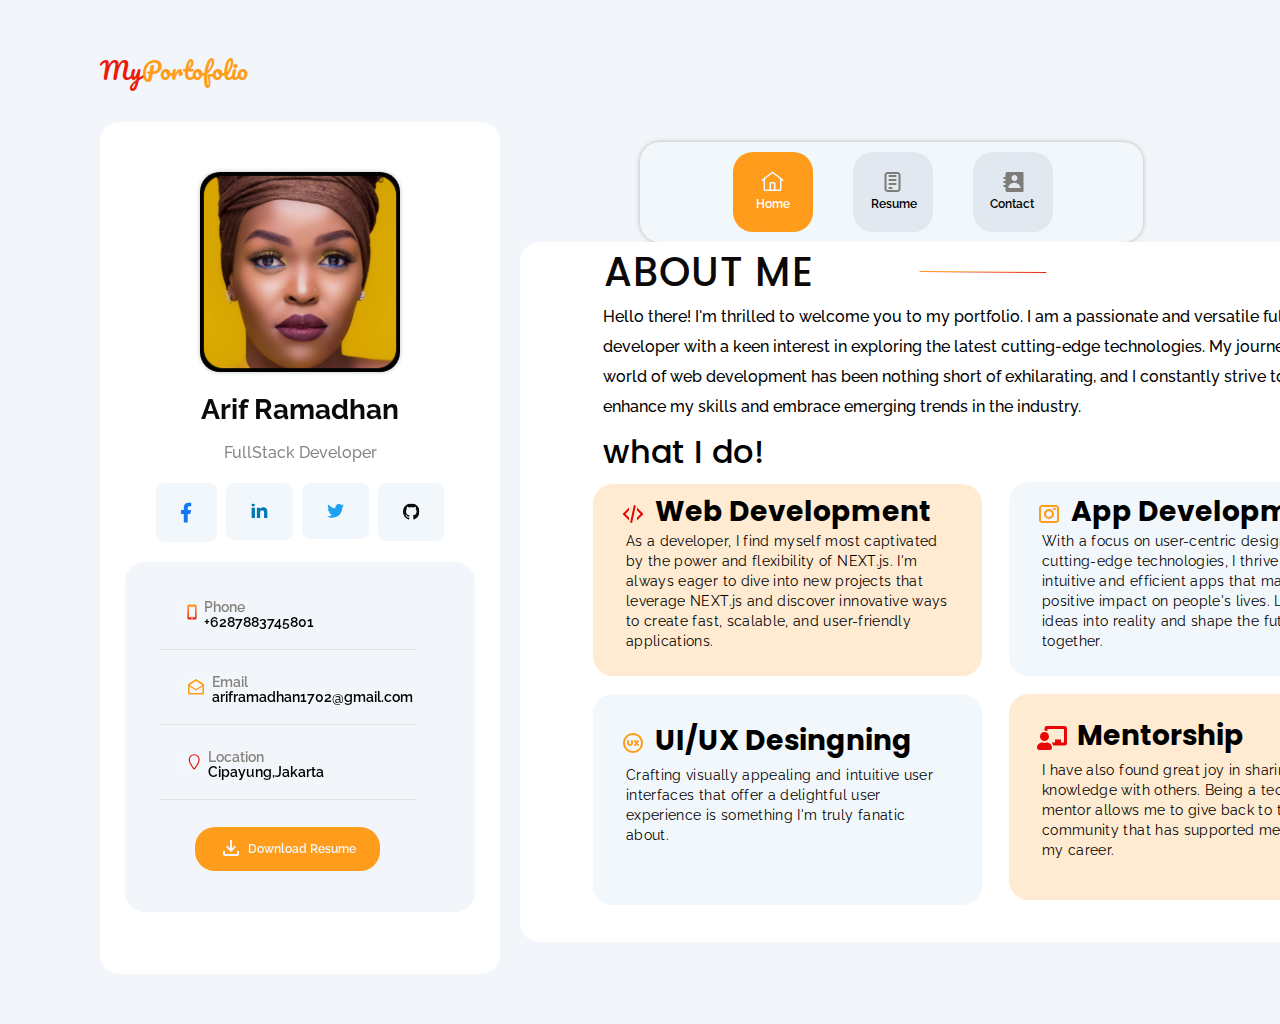
==== Tugas/HTML_CSS/index.html @ 49694f7f "nyimpen tugas css dan html" ====
<!DOCTYPE html>
<html lang="en">
<head>
    <meta charset="UTF-8">
    <meta name="viewport" content="width=device-width, initial-scale=1.0">
    <title>HTML</title>
</head>
<style>
    @import url('https://fonts.googleapis.com/css2?family=Pacifico&family=Roboto:wght@400;500;700;900&display=swap');
    @import url('https://fonts.googleapis.com/css2?family=Pacifico&family=Raleway:wght@100;200&family=Roboto:wght@400;500;700;900&display=swap'); 
    @import url('https://fonts.googleapis.com/css2?family=Pacifico&family=Poppins:wght@400;500&family=Raleway:ital,wght@0,100;0,200;0,300;0,500;0,600;0,700;0,800;0,900;1,200;1,600;1,700;1,800;1,900&family=Roboto:ital,wght@0,400;0,500;0,700;0,900;1,700;1,900&display=swap');
    @import url('https://fonts.googleapis.com/css2?family=Pacifico&family=Poppins:wght@400;500&family=Raleway:ital,wght@0,100;0,200;0,300;0,600;0,700;0,800;0,900;1,200;1,600;1,700;1,800;1,900&family=Roboto:ital,wght@0,400;0,500;0,700;0,900;1,700;1,900&display=swap');
    @import url('https://fonts.googleapis.com/css2?family=Pacifico&family=Poppins:wght@400;500&family=Raleway:ital,wght@0,100;0,200;0,300;0,400;0,500;0,600;0,700;0,800;0,900;1,200;1,600;1,700;1,800;1,900&family=Roboto:ital,wght@0,400;0,500;0,700;0,900;1,700;1,900&display=swap');
    

    * {
        margin: 0px;
        padding: 0px;
    }


    .layer {
        background-color: #FF9C1A;
    }

    .landing-page {
        width: 1440px;
        height: 1024px;
        background: #F2F5F9;
        box-shadow: 0px 4px 4px 0px rgba(0, 0, 0, 0.25);
        
    }

    .header {
        display: flex;
        width: 1240px;
        height: 104px;
        justify-content: space-between;
        align-items: center;
        flex-shrink: 0;
        position: relative;
        padding-top: 18px;

    }

    .container {
        display: flex;
        flex-direction: row;
        gap: 20px;
        
    }

    .my-style {
        color: #EC1B09;
        font-family: Pacifico;
        font-size: 24px;
        font-style: normal;
        font-weight: 400;
        line-height: normal;
        padding-left: 100px;
    }

    .portofolio-style {
        color: #FF9C1A;
        font-family: Pacifico;
        font-size: 24px;
        font-style: normal;
        font-weight: 400;
        line-height: normal;
    }

    .profile-detail {
        width: 400px;
        height: 852px;
        flex-shrink: 0;
        filter: drop-shadow(0px 0px 1px rgba(0, 0, 0, 0.00));
        margin-top: 0%;
        margin-left: 100px;
        margin-bottom: 50px;
    
    }

    .profile-card {
        display: flex;
        width: 400px;
        height: 852px;
        flex-direction: column;
        justify-content: start;
        align-items: center;
        flex-shrink: 0;
        background:#FFF ;
        border-radius: 20px;

    }

    .profile-picture {
        width: 200px;
        height: 200px;
        flex-shrink: 0;
        border-radius: 20px;
        background: url(./beatrice.jpg), lightgray 50% / cover no-repeat;
        box-shadow: 0px 0px 4px 0px rgba(0, 0, 0, 0.25);
        margin-top: 50px;
        margin-bottom: 5px;
    }

    .name {
        display: inline-flex;
        justify-content: center;
        align-items: center;
        margin-top: 15px;
        margin-bottom: 5px;
    }

    .name1 {
        color: #0B0909;
        font-family: Raleway;
        font-size: 28.42px;
        font-style:normal;
        font-weight: 700;
        line-height: 35.525px; /* 125% */
    }

    .social-media-icons {
        display: inline-flex;
        align-items: flex-start;
        gap: 9.095px;
        list-style: none;
    }

    .career-details {
        color: rgba(11, 9, 9, 0.50);
        font-family: Raleway;
        font-size: 16px;
        font-style: normal;
        font-weight: 500;
        line-height: 40px; /* 250% */ 
        margin-top: 0px;
        margin-bottom: 10px;
    }

    .facebook {
        display: flex;
        padding: 19.071px 24.806px;
        justify-content: center;
        align-items: center;
        gap: 8.269px;
        border-radius: 8.269px;
        background: #F2F7FC;
        margin-bottom: 20px;
        
    }

    .linkedin {
        display: flex;
        padding: 20.671px 24.806px;
        align-items: flex-start;
        gap: 8.269px;
        border-radius: 8.269px;
        background: #F2F7FC;
    }

    .twitter {
        display: flex;
        padding: 20.671px 24.806px;
        align-items: flex-start;
        gap: 8.269px;
        border-radius: 8.269px;
        background: #F2F7FC;
    }

    .github {
        display: flex;
        padding: 20.671px 24.806px;
        flex-direction: column;
        align-items: flex-start;
        gap: 8.269px;
        border-radius: 8.269px;
        background: #F2F7FC;
    }

    .contact-card {
        width: 350px;
        height: 350px;
        flex-shrink: 0;
        border-radius: 20px;
        background: #F2F5F9;
        display: flex ;
        flex-direction: column;
        justify-content: space-around;
        align-items: normal;
        
    }


    .mobile-icon {
        display: flex;
        padding: 2px 6px;
        align-items:flex-start;
        gap: 10px;
        background: #F2F7FC;
        justify-content: flex-start;
        margin-left: 55px;
    }

    .button { 
        display: inline-flex;
        padding: 10px 20px;
        justify-content: center;
        align-items: center;
        gap: 5px;
        border-radius: 20px;
        background: #FF9C1B;
        height: 44px;
        width: 185px;
        margin-left: 70px;
        flex-direction: row;
        border: 0cm;
    }


    .phone {
        width: 12px;
        height: 20px;
        display: flex;
        flex-direction: row;
        justify-content: flex-start;
        padding: auto;
    }
        
    .huruf-icon {
        color: rgba(26, 16, 3, 0.50);
        font-family: Raleway;
        font-size: 14px;
        font-style: normal;
        font-weight: 600;
        line-height: 0px; /* 0% */
        display: flex;
        padding: 5px 0px;
        flex-direction: column;
        align-items: flex-start;
    }

    .huruf-icon-bawah {
        color: #000;
        font-family: Raleway;
        font-size: 14px;
        font-style: normal;
        font-weight: 600;
        line-height: 20px; /* 142.857% */
    }

    .line {
        width: 256px;
        height: 1px;
        background: #E3E3E3;
        display: flex;
        justify-content: space-around;
        align-items: center;
        margin-left: 35px;
    }

    .download-resume {
        color: #F2F7FC;
        font-family: Raleway;
        font-size: 12px;
        font-style: normal;
        font-weight: 600;
        line-height: 20px; /* 166.667% */
    }

    .container {
        height: 852px;
        width: 820px;

    }
    .navbar { 
        width: 503px;
        height: 100px;
        border-radius: 20px;
        display: flex;
        background: #F2F7FC;
        box-shadow: 0px 0px 5px rgba(0, 0, 0, 0.25);
        margin-top: 20px;
        margin-left: 120px;
    }
    .nav-card {
        display: flex;
        justify-content: center;
        align-items: center;
    }

    .nav-card-2 { 
        display: flex;
        justify-content: center;
        align-items: center;
        gap: 40px;
        margin-left: 93px;
    }

    .home-card {
        width: 80px;
        height: 80px;
        border-radius: 20px;
        background: #FF9C1B;
    }

    .resume-card {
        width: 80px;
        height: 80px;
        border-radius: 20px;
        background: #E1E8EF;
    }

    
    .contact-card-2 {
        width: 80px;
        height: 80px;
        border-radius: 20px;
        background: #E1E8EF;
    }

    .home-img {
        display: flex;
        padding-top:  18px;
        padding-left: 27px;
        padding-right: 27px;
        justify-content: center;
        align-items: center;
    }
    .resume-img {
        display: flex;
        padding-top:  18px;
        padding-left: 27px;
        padding-right: 27px;
        justify-content: center;
        align-items: center;
    }

    .contact-img {
        display: flex;
        padding-top:  18px;
        padding-left: 28px;
        padding-right: 27px;
        justify-content: center;
        align-items: center;
    }

    .home-word {
        color: #FFF;
        font-family: Raleway;
        font-size: 12px;
        font-style: normal;
        font-weight: 600;
        line-height: 20px; /* 166.667% */
        justify-content: center;
        align-items: center;
        padding-left: 23px;
    }

    .resume-word {
        color: #000;
        font-family: Raleway;
        font-size: 12px;
        font-style: normal;
        font-weight: 600;
        line-height: 20px; /* 166.667% */
        padding-left: 18px;
    }

    .contact-word {
        color: #000;
        font-family: Raleway;
        font-size: 12px;
        font-style: normal;
        font-weight: 600;
        line-height: 20px; /* 166.667% */
        padding-left: 17px;
    }

    .about-me-card {
        width: 820px;
        height: 700px;
        flex-shrink: 0;
        border-radius: 20px;
        background: #FFF;
        box-shadow: 0px 0px 0px 0px rgba(0, 0, 0, 0.25);
        padding-left: 73px;
    }

    .about-me-heading {
        display: inline-flex;
        align-items: center;
        gap: 32px;
    }

    .frame-3 {
        display: flex;
        width: 212px;
        padding: 10px;
        justify-content: center;
        align-items: center;
        gap: 10px;
    }

    .about-me-heading-2 {
        color: #0B0909;
        font-family: Poppins;
        font-size: 40px;
        font-style: normal;
        font-weight: 500;
        line-height: 40px; /* 100% */
        letter-spacing: 1px;
    }
    
    .line-aboutme {
        width: 252px;
        height: 2px;
        stroke-width: 2px;
        stroke: #FE9119;
    }

    .about-me-details {
        display: inline-flex;
        padding: 0px 10px;
        justify-content: center;
        align-items: center;
    }

    .about-me-details-2 {
        color: #000;
        font-family: Raleway;
        font-size: 16px;
        font-style: normal;
        font-weight: 500;
        line-height: 30px; /* 187.5% */
        padding-right: 65px;
    }

    .about-subheading {
        display: inline-flex;
        padding: 10px;
        justify-content: center;
        align-items: center;
        gap: 10px;
    }
    .about-subheading-2 {
        color: #000;
        font-family: Poppins;
        font-size: 32px;
        font-style: normal;
        font-weight: 500;
        line-height: 40px; /* 125% */
        letter-spacing: 0.8px;
    }

    .flex-container {
        width: 666px;
        height: 367px;
        display: flex;
        flex-direction: row;
        align-items: flex-start;
        gap: 27px;  
    }
    .flex-container-1-1 {
        flex-direction:column 
    }

    .flex-row-1 {
        width: 666;
        height: 175;
        border: 1px;
        display: flex;
        flex-direction: column;
        border-radius: 20px;
        gap: 27px;
        list-style: none;
    }

    .flex-row-2 {
        width: 666;
        height: 175;
        border: 1px;
        display: flex;
        flex-direction: column;
        background-color: #F2F7FC;
        border-radius: 20px;
    }

    .flex-row-3 {
        width: 666;
        height: 175;
        border: 1px;
        display: flex;
        flex-direction: column;
        background-color: #F2F7FC;
        border-radius: 20px;
    }

    .flex-row-4 {
        width: 666;
        height: 175;
        border: 1px;
        display: flex;
        flex-direction: column;
        background: #FFEBD1;
        border-radius: 20px;
    }

    .webdev-detail {
        display: flex;
        flex-direction: column;
        border-radius: 20px;
        background: #FFEBD1;
        width: 333px;
        height: 169px;
        margin-top: 2px;
        padding-top: 18px;
        padding-right: 28px;
        padding-bottom: 5px;
        padding-left: 28px;
        
    }
    .webdev-detail-1 {
        display: flex;
        padding: 10px;
        flex-direction: column;
        align-items: flex-start;
        position: absolute;
        left: 15px;
        top: 2px;
    }
    .webdev-heading {
        height: auto;
        width: auto;
        display: flex;
        align-items: left;
        gap: 10px;
        /* margin-left: 13px; */
        color: #000;
        font-family: Poppins;
        font-size: 24px;
        font-style: normal;
        font-weight: 600;
        line-height: 20px; /* 83.333% */
    }
    

    .app-detail {
        display: flex;
        flex-direction: column;
        border-radius: 20px;
        background:#F2F7FC;
        width: 333px;
        height: 169px;
        margin-top: 2px;
        padding-top: 18px;
        padding-right: 28px;
        padding-bottom: 5px;
        padding-left: 28px;

    }

    .app-detail-1 {
        
    }
    .app-heading {
        height: auto;
        width: auto;
        display: flex;
        align-items: left;
        gap: 10px;
        /* margin-left: 13px; */
        color: #000;
        font-family: Poppins;
        font-size: 24px;
        font-style: normal;
        font-weight: 600;
        line-height: 20px; /* 83.333% */

    }
    .ui-ux-detail {
        display: flex;
        flex-direction: column;
        border-radius: 20px;
        background:#F2F7FC;
        width: 333px;
        height: 169px;
        margin-top: 2px;
        padding-top: 35px;
        padding-right: 28px;
        padding-bottom: 5px;
        padding-left: 28px;
    }

    .ui-ux-detail-1 {
        
    }
    .ui-ux-heading {
        height: auto;
        width: auto;
        display: flex;
        align-items: left;
        gap: 10px;
        /* margin-left: 13px; */
        color: #000;
        font-family: Poppins;
        font-size: 24px;
        font-style: normal;
        font-weight: 600;
        line-height: 20px; /* 83.333% */

    }

    .mentorship-detail {
        display: flex;
        flex-direction: column;
        border-radius: 20px;
        background: #FFEBD1;
        width: 333px;
        height: 169px;
        margin-top: 2px;
        padding-top: 30px;
        padding-right: 28px;
        padding-bottom: 5px;
        padding-left: 28px;

    }

    .mentorship-detail-2 {
        
    }
    
    .mentorship-heading {
        height: auto;
        width: auto;
        display: flex;
        align-items: left;
        gap: 10px;
        /* margin-left: 13px; */
        color: #000;
        font-family: Poppins;
        font-size: 24px;
        font-style: normal;
        font-weight: 600;
        line-height: 20px; /* 83.333% */
    }


    .webdev-paragraf {
        color: #000;
        font-family: Raleway;
        font-size: 14px;
        font-style: normal;
        font-weight: 400;
        line-height: 20px; /* 142.857% */
        letter-spacing: 0.35px;
        padding-top: 5px;
        padding-right: 5px;
        padding-bottom: 5px;
        padding-left: 5px;

    }
    .app-paragraf {
        color: #000;
        font-family: Raleway;
        font-size: 14px;
        font-style: normal;
        font-weight: 400;
        line-height: 20px; /* 142.857% */
        letter-spacing: 0.35px;
        padding-top: 5px;
        padding-right: 5px;
        padding-bottom: 5px;
        padding-left: 5px;

    }
    .ui-ux-paragraf {
        color: #000;
        font-family: Raleway;
        font-size: 14px;
        font-style: normal;
        font-weight: 400;
        line-height: 20px; /* 142.857% */
        letter-spacing: 0.35px;
        padding-top: 10px;
        padding-right: 5px;
        padding-bottom: 5px;
        padding-left: 5px;

    }
    .mentorship-paragraf {
        color: #000;
        font-family: Raleway;
        font-size: 14px;
        font-style: normal;
        font-weight: 400;
        line-height: 20px; /* 142.857% */
        letter-spacing: 0.35px;
        padding-top: 10px;
        padding-right: 5px;
        padding-bottom: 5px;
        padding-left: 5px;

    }

    
</style>
<body class="layer">
<div class="landing-page">    
<div class="header">
    <h1><span class="my-style">My</span><span class="portofolio-style">Portofolio</span></h1>
</div>
<div class="container">
    <div class="profile-detail"><div class="profile-card">
        <img src ="./beatrice.jpg" class="profile-picture"alt="not found" width="200px" height="200px" flex-shrink="0">
        <div class="name"><H1 class="name1">Arif Ramadhan</H1></div>
        <div class="career-details">FullStack Developer</div>
        <ul class="social-media-icons">
            <li><a href="www.facebook.com"><img class="facebook" src="fb_icon.svg" alt=""></a></li>
            <li><a href="www.linkedin.com"><img class="linkedin" src="linkedin_icon.svg" alt=""></a></li>
            <li><a href="twitter.com"><img class="twitter" src="twitter_icon.svg" alt=""></a></li>
            <li><a href="github.com"><img class="github" src="github_icon.svg" alt=""></a></li>
        </ul>
        <div class="contact-card">
            <div></div>
            <div class="phone"><img src="mobile_icon.svg" class="mobile-icon"><div><p class="huruf-icon">Phone</p><p class="huruf-icon-bawah">+6287883745801</p></div></div>
            <div class="line"></div>
            <div class="phone"><img src="email_icon.svg" class="mobile-icon"><div><p class="huruf-icon">Email</p><p class="huruf-icon-bawah">ariframadhan1702@gmail.com</p></div></div>
            <div class="line"></div>
            <div class="phone"><img src="location_icon.svg" class="mobile-icon"><div><p class="huruf-icon">Location</p><p class="huruf-icon-bawah">Cipayung,Jakarta</p></div></div>
            <div class="line"></div>
            <button class="button"><a href="./resume_arif.pdf"><img src="download-icon.svg" alt=""></a><p class="download-resume">Download Resume</p></button>
            <div></div>
        </div>
        </div>
    </div>
    <div class="main"><div class="container-2">
            <div class="navbar">
                <div class="nav-card">
                <div class="nav-card-2">
                    <div class="home-card"><img src="home_icon.svg" class="home-img" alt=""><p class="home-word">Home</p></div>
                    <div class="resume-card"><img src="resume_icon.svg" class="resume-img" alt=""><p class="resume-word">Resume</p></div>
                    <div class="contact-card-2"><img src="contact_icon.svg" class="contact-img" alt=""><p class="contact-word">Contact</p></div>
                </div>
                </div>
            </div>
        </div>
        <div class="about-me-card">
            <div class="about-me-heading">
                <div class="frame-3">
                    <H1 class="about-me-heading-2">ABOUT ME</H1>
                </div>
                <img src="line-aboutme.svg" class="line-aboutme" alt="">
            </div>
            <div class="about-me-details">
                <p class="about-me-details-2">Hello there! I'm thrilled to welcome you to my portfolio. I am a passionate and versatile full-stack developer with a keen interest in exploring the latest cutting-edge technologies. 
                    My journey in the world of web development has been nothing short of exhilarating, and I constantly strive to enhance my skills and embrace emerging trends in the industry.
                </p>
            </div>
            <div class="about-subheading">
                <H2 class="about-subheading-2">
                what I do!
                </H2>
            </div>
            
            <div class="flex-container">
                <div class="flex-container-1-1">
                    <div>
                        <div class="flex-row-1">
                            <div class="webdev-detail">
                                <div class="webdev-heading"><img src="code_icon.svg" alt=""><h3>Web Development</h3></div>
                                    <div class="wevdev-detail-1">
                                        <div><p class="webdev-paragraf">As a developer, I find myself most captivated by the power and flexibility of NEXT.js. I'm always eager to dive into new projects that leverage NEXT.js and discover innovative ways to create fast, scalable, and user-friendly applications.</p></div>
                                </div>
                            </div>
                        </div>
                    </div>
                    <br>
                    <div>
                        <div class="flex-row-2">
                            <div class="ui-ux-detail">
                                <div class="ui-ux-detail-1">
                                    <div class="ui-ux-heading"><img src="ux_icon.svg" alt=""><h3>UI/UX Desingning</h3></div>
                                        <div class="ui-ux-paragraf">Crafting visually appealing and intuitive user interfaces that offer a delightful user experience is something I'm truly fanatic about.
                                    </div>
                                </div>
                            </div>  
                        </div>
                    </div>
                </div>
                <div class="flex-container-1-2">
                    <div>
                        <div class="flex-row-3">
                            <div class="app-detail">
                                <div class="app-heading"><img src="app_icon.svg" alt=""><h3>App Development</h3></div>
                                    <div class="app-detail-1">
                                        <div class="app-paragraf"><p>With a focus on user-centric design and cutting-edge technologies, I thrive on building intuitive and efficient apps that make a positive impact on people's lives. Let's turn ideas into reality and shape the future together.</p></div>
                                </div>
                            </div>
                        </div>
                    </div>
                <br>
                <div>
                    <div class="flex-row-4">
                        <div class="mentorship-detail">
                            <div class="mentorship-heading"><img src="mentor_icon.svg" alt=""><h3>Mentorship</h3>
                                </div>
                                    <div class="mentorship-detail-1">
                                        <div class="mentorship-paragraf "><p>I have also found great joy in sharing my knowledge with others. Being a technical mentor allows me to give back to the community that has supported me throughout my career.</p>
                                    </div>
                            </div>
                        </div>
                    </div>
                </div>
            </div>
            
        </div>
            
        </div>
        </div>
    </div>
</div>
</div>
</body>
</html>
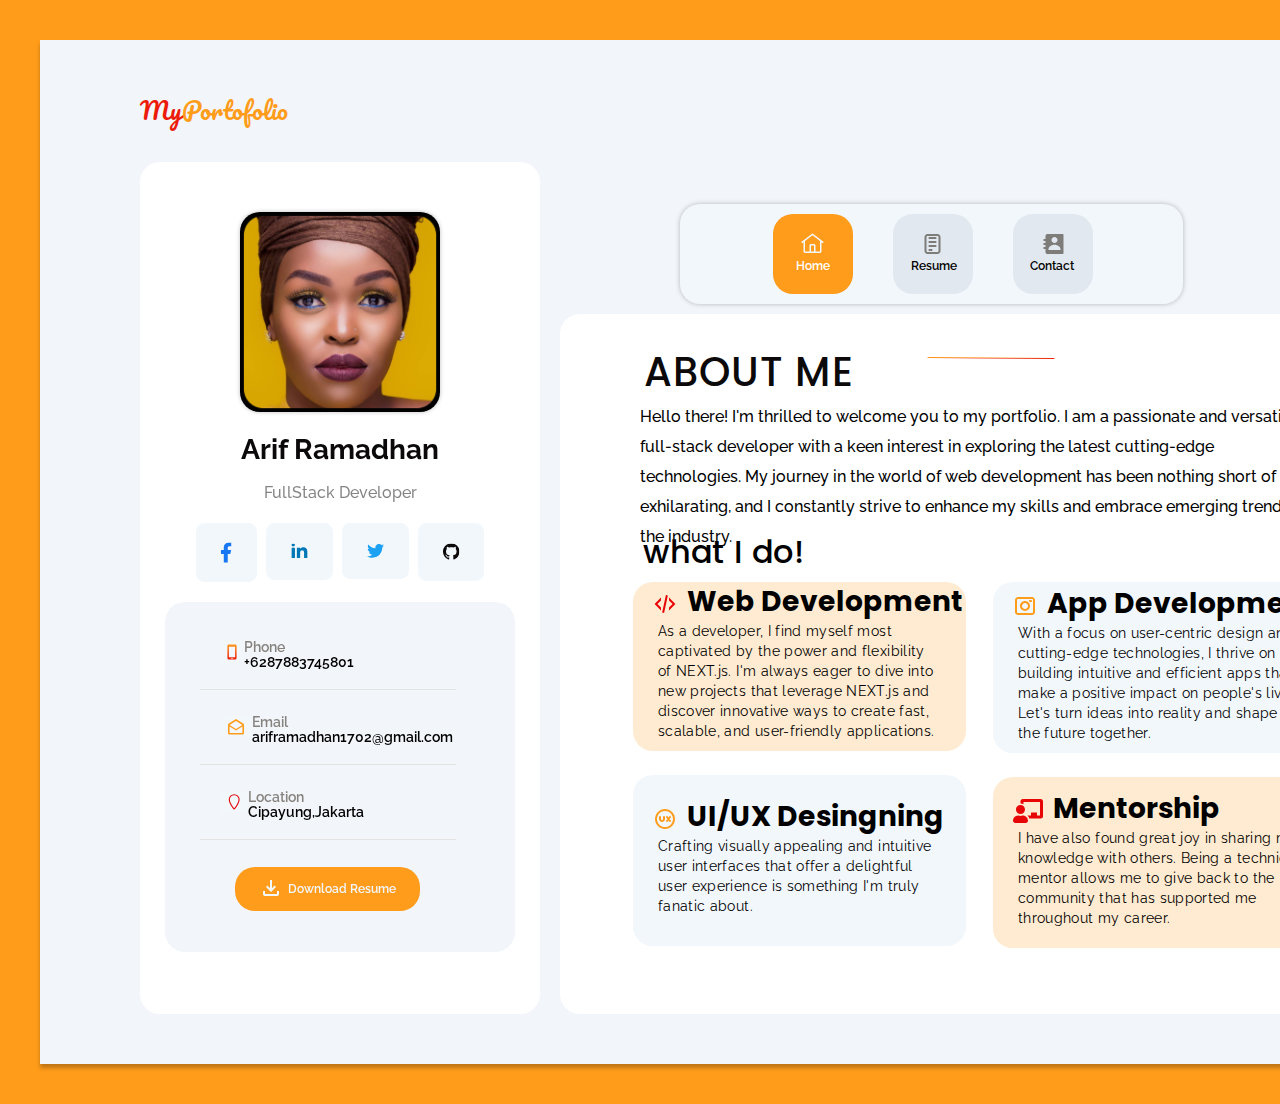
==== commit fc02152c: "commit yg kedua update tugas" ====
--- a/Tugas/HTML_CSS/index.html
+++ b/Tugas/HTML_CSS/index.html
@@ -17,10 +17,11 @@
         margin: 0px;
         padding: 0px;
     }
-
+    
 
     .layer {
         background-color: #FF9C1A;
+        margin: 40px;
     }
 
     .landing-page {
@@ -47,7 +48,6 @@
         display: flex;
         flex-direction: row;
         gap: 20px;
-        
     }
 
     .my-style {
@@ -281,7 +281,7 @@
         display: flex;
         background: #F2F7FC;
         box-shadow: 0px 0px 5px rgba(0, 0, 0, 0.25);
-        margin-top: 20px;
+        margin-top: 42px;
         margin-left: 120px;
     }
     .nav-card {
@@ -379,19 +379,23 @@
     }
 
     .about-me-card {
+        
         width: 820px;
         height: 700px;
         flex-shrink: 0;
         border-radius: 20px;
         background: #FFF;
         box-shadow: 0px 0px 0px 0px rgba(0, 0, 0, 0.25);
-        padding-left: 73px;
+        margin-top: 10px;
+
+        
     }
 
     .about-me-heading {
         display: inline-flex;
         align-items: center;
-        gap: 32px;
+        padding-left: 73px;
+        
     }
 
     .frame-3 {
@@ -411,6 +415,7 @@
         font-weight: 500;
         line-height: 40px; /* 100% */
         letter-spacing: 1px;
+        padding-top: 28px;
     }
     
     .line-aboutme {
@@ -421,20 +426,17 @@
     }
 
     .about-me-details {
-        display: inline-flex;
-        padding: 0px 10px;
-        justify-content: center;
-        align-items: center;
-    }
-
-    .about-me-details-2 {
+        width: 674px;
+        height: 120px;
         color: #000;
         font-family: Raleway;
         font-size: 16px;
         font-style: normal;
         font-weight: 500;
         line-height: 30px; /* 187.5% */
-        padding-right: 65px;
+        padding-left: 80px;
+        
+        
     }
 
     .about-subheading {
@@ -452,23 +454,36 @@
         font-weight: 500;
         line-height: 40px; /* 125% */
         letter-spacing: 0.8px;
+        padding-left: 73px;
     }
 
     .flex-container {
-        width: 666px;
-        height: 367px;
+        width: 333px;
+        height: 169px;
         display: flex;
         flex-direction: row;
         align-items: flex-start;
-        gap: 27px;  
-    }
+        gap: 27px;
+        padding-left: 73px;
+    }
+    
     .flex-container-1-1 {
-        flex-direction:column 
-    }
+        display: flex;
+        flex-direction: column;
+        gap: 24px;
+
+    }
+    
+    .flex-container-1-2 {
+        display: flex;
+        flex-direction: column;
+        gap: 24px;
+    }
+
 
     .flex-row-1 {
-        width: 666;
-        height: 175;
+        width: 333;
+        height: 169;
         border: 1px;
         display: flex;
         flex-direction: column;
@@ -478,8 +493,8 @@
     }
 
     .flex-row-2 {
-        width: 666;
-        height: 175;
+        width: 333;
+        height: 169;
         border: 1px;
         display: flex;
         flex-direction: column;
@@ -488,8 +503,8 @@
     }
 
     .flex-row-3 {
-        width: 666;
-        height: 175;
+        width: 333;
+        height: 169;
         border: 1px;
         display: flex;
         flex-direction: column;
@@ -498,8 +513,8 @@
     }
 
     .flex-row-4 {
-        width: 666;
-        height: 175;
+        width: 333;
+        height: 169;
         border: 1px;
         display: flex;
         flex-direction: column;
@@ -508,6 +523,104 @@
     }
 
     .webdev-detail {
+        display: inline-flex;
+        flex-direction: column;
+        border-radius: 20px;
+        background: #FFEBD1;
+        width: 333px;
+        height: 169px;
+        
+        
+    }
+    .webdev-detail-1 {
+        display: flex;
+        padding: 10px;
+        flex-direction: column;
+        align-items: flex-start;
+        position: absolute;
+        left: 15px;
+        top: 2px;
+    }
+    .webdev-heading {
+        height: auto;
+        width: auto;
+        display: flex;
+        align-items: left;
+        gap: 10px;
+        /* margin-left: 13px; */
+        color: #000;
+        font-family: Poppins;
+        font-size: 24px;
+        font-style: normal;
+        font-weight: 600;
+        line-height: 20px; /* 83.333% */
+        margin-top: 10px;
+        margin-left: 20px;
+    }
+    
+
+    .app-detail {
+        display: flex;
+        flex-direction: column;
+        border-radius: 20px;
+        background:#F2F7FC;
+        width: 333px;
+        height: 169px;
+        margin-top: 2px;
+        
+
+    }
+
+
+    .app-heading {
+        height: auto;
+        width: auto;
+        display: flex;
+        align-items: left;
+        gap: 10px;
+        /* margin-left: 13px; */
+        color: #000;
+        font-family: Poppins;
+        font-size: 24px;
+        font-style: normal;
+        font-weight: 600;
+        line-height: 20px; /* 83.333% */
+        margin-top: 10px;
+        margin-left: 20px;
+
+    }
+    .ui-ux-detail {
+        display: flex;
+        flex-direction: column;
+        border-radius: 20px;
+        background:#F2F7FC;
+        width: 333px;
+        height: 169px;
+        margin-top: 2px;
+        
+        
+    }
+
+    
+    .ui-ux-heading {
+        height: auto;
+        width: auto;
+        display: flex;
+        align-items: left;
+        gap: 10px;
+        /* margin-left: 13px; */
+        color: #000;
+        font-family: Poppins;
+        font-size: 24px;
+        font-style: normal;
+        font-weight: 600;
+        line-height: 20px; /* 83.333% */
+        margin-top: 30px;
+        margin-left: 20px;
+
+    }
+
+    .mentorship-detail {
         display: flex;
         flex-direction: column;
         border-radius: 20px;
@@ -515,22 +628,12 @@
         width: 333px;
         height: 169px;
         margin-top: 2px;
-        padding-top: 18px;
-        padding-right: 28px;
-        padding-bottom: 5px;
-        padding-left: 28px;
-        
-    }
-    .webdev-detail-1 {
-        display: flex;
-        padding: 10px;
-        flex-direction: column;
-        align-items: flex-start;
-        position: absolute;
-        left: 15px;
-        top: 2px;
-    }
-    .webdev-heading {
+
+
+    }
+
+    
+    .mentorship-heading {
         height: auto;
         width: auto;
         display: flex;
@@ -543,107 +646,8 @@
         font-style: normal;
         font-weight: 600;
         line-height: 20px; /* 83.333% */
-    }
-    
-
-    .app-detail {
-        display: flex;
-        flex-direction: column;
-        border-radius: 20px;
-        background:#F2F7FC;
-        width: 333px;
-        height: 169px;
-        margin-top: 2px;
-        padding-top: 18px;
-        padding-right: 28px;
-        padding-bottom: 5px;
-        padding-left: 28px;
-
-    }
-
-    .app-detail-1 {
-        
-    }
-    .app-heading {
-        height: auto;
-        width: auto;
-        display: flex;
-        align-items: left;
-        gap: 10px;
-        /* margin-left: 13px; */
-        color: #000;
-        font-family: Poppins;
-        font-size: 24px;
-        font-style: normal;
-        font-weight: 600;
-        line-height: 20px; /* 83.333% */
-
-    }
-    .ui-ux-detail {
-        display: flex;
-        flex-direction: column;
-        border-radius: 20px;
-        background:#F2F7FC;
-        width: 333px;
-        height: 169px;
-        margin-top: 2px;
-        padding-top: 35px;
-        padding-right: 28px;
-        padding-bottom: 5px;
-        padding-left: 28px;
-    }
-
-    .ui-ux-detail-1 {
-        
-    }
-    .ui-ux-heading {
-        height: auto;
-        width: auto;
-        display: flex;
-        align-items: left;
-        gap: 10px;
-        /* margin-left: 13px; */
-        color: #000;
-        font-family: Poppins;
-        font-size: 24px;
-        font-style: normal;
-        font-weight: 600;
-        line-height: 20px; /* 83.333% */
-
-    }
-
-    .mentorship-detail {
-        display: flex;
-        flex-direction: column;
-        border-radius: 20px;
-        background: #FFEBD1;
-        width: 333px;
-        height: 169px;
-        margin-top: 2px;
-        padding-top: 30px;
-        padding-right: 28px;
-        padding-bottom: 5px;
-        padding-left: 28px;
-
-    }
-
-    .mentorship-detail-2 {
-        
-    }
-    
-    .mentorship-heading {
-        height: auto;
-        width: auto;
-        display: flex;
-        align-items: left;
-        gap: 10px;
-        /* margin-left: 13px; */
-        color: #000;
-        font-family: Poppins;
-        font-size: 24px;
-        font-style: normal;
-        font-weight: 600;
-        line-height: 20px; /* 83.333% */
+        margin-top: 20px;
+        margin-left: 20px;
     }
 
 
@@ -656,9 +660,9 @@
         line-height: 20px; /* 142.857% */
         letter-spacing: 0.35px;
         padding-top: 5px;
-        padding-right: 5px;
-        padding-bottom: 5px;
-        padding-left: 5px;
+        padding-right: 25px;
+        /* padding-bottom: 5px; */
+        padding-left: 25px;
 
     }
     .app-paragraf {
@@ -670,9 +674,9 @@
         line-height: 20px; /* 142.857% */
         letter-spacing: 0.35px;
         padding-top: 5px;
-        padding-right: 5px;
-        padding-bottom: 5px;
-        padding-left: 5px;
+        padding-right: 25px;
+        /* padding-bottom: 5px; */
+        padding-left: 25px;
 
     }
     .ui-ux-paragraf {
@@ -683,10 +687,10 @@
         font-weight: 400;
         line-height: 20px; /* 142.857% */
         letter-spacing: 0.35px;
-        padding-top: 10px;
-        padding-right: 5px;
+        padding-top: 5px;
+        padding-right: 25px;
         padding-bottom: 5px;
-        padding-left: 5px;
+        padding-left: 25px;
 
     }
     .mentorship-paragraf {
@@ -697,10 +701,10 @@
         font-weight: 400;
         line-height: 20px; /* 142.857% */
         letter-spacing: 0.35px;
-        padding-top: 10px;
-        padding-right: 5px;
-        padding-bottom: 5px;
-        padding-left: 5px;
+        padding-top: 5px;
+        padding-right: 25px;
+        /* padding-bottom: 5px; */
+        padding-left: 25px;
 
     }
 
@@ -753,10 +757,10 @@
                 </div>
                 <img src="line-aboutme.svg" class="line-aboutme" alt="">
             </div>
-            <div class="about-me-details">
-                <p class="about-me-details-2">Hello there! I'm thrilled to welcome you to my portfolio. I am a passionate and versatile full-stack developer with a keen interest in exploring the latest cutting-edge technologies. 
-                    My journey in the world of web development has been nothing short of exhilarating, and I constantly strive to enhance my skills and embrace emerging trends in the industry.
-                </p>
+            <div>
+            <p class="about-me-details">
+                Hello there! I'm thrilled to welcome you to my portfolio. I am a passionate and versatile full-stack developer with a keen interest in exploring the latest cutting-edge technologies. My journey in the world of web development has been nothing short of exhilarating, and I constantly strive to enhance my skills and embrace emerging trends in the industry.
+            </p>
             </div>
             <div class="about-subheading">
                 <H2 class="about-subheading-2">
@@ -766,7 +770,7 @@
             
             <div class="flex-container">
                 <div class="flex-container-1-1">
-                    <div>
+                    
                         <div class="flex-row-1">
                             <div class="webdev-detail">
                                 <div class="webdev-heading"><img src="code_icon.svg" alt=""><h3>Web Development</h3></div>
@@ -775,8 +779,6 @@
                                 </div>
                             </div>
                         </div>
-                    </div>
-                    <br>
                     <div>
                         <div class="flex-row-2">
                             <div class="ui-ux-detail">
@@ -800,7 +802,6 @@
                             </div>
                         </div>
                     </div>
-                <br>
                 <div>
                     <div class="flex-row-4">
                         <div class="mentorship-detail">
